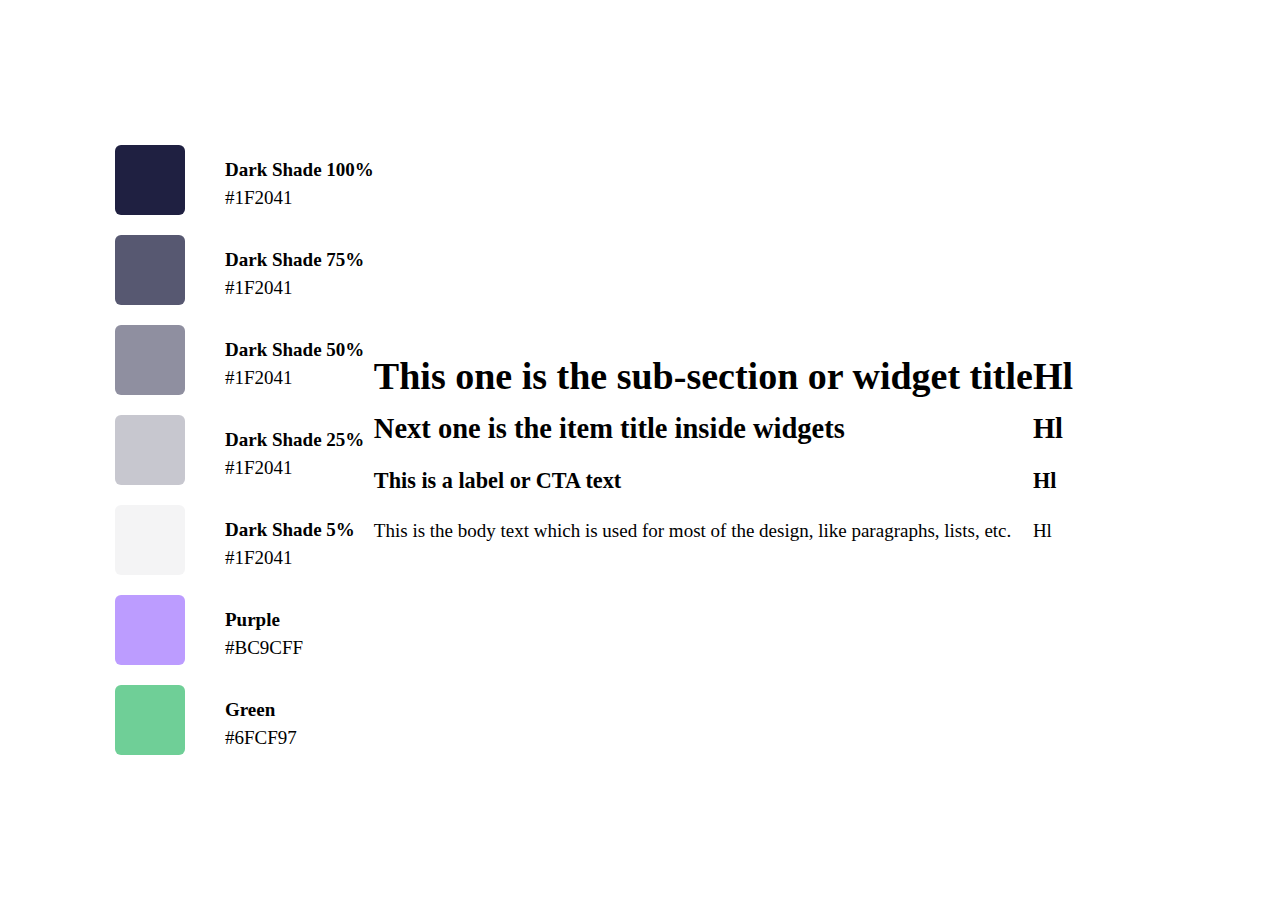
==== Colors & Type.html @ b6405edb "add Colors & Type files" ====
<!DOCTYPE html>
<html lang="en">
<head>
    <meta charset="UTF-8">
    <meta name="viewport" content="width=device-width, initial-scale=1.0">
    <title>Document</title>
    <link rel="stylesheet" href="CSS/C&T.css">
</head>
<body>
    <main>
        <article>
            <section>
                <div class="leftblock">
                    <div class="list_square">
                        <div class="square100">
                        </div>
                        <div class="square75">
                        </div>
                        <div class="square50">
                        </div>
                        <div class="square25">
                        </div>
                        <div class="square5">
                        </div>
                        <div class="square_purple">
                        </div>
                        <div class="square_green">
                        </div>
                    </div>
                    <div class="colors">
                        <div class="dark100">
                           <b> Dark Shade 100%</b><br>
                            #1F2041
                        </div>
                        <div class="dark75">
                            <b> Dark Shade 75%</b><br>
                            #1F2041
                        </div>
                        <div class="dark50">
                            <b> Dark Shade 50%</b><br>
                            #1F2041
                        </div>
                        <div class="dark25">
                            <b> Dark Shade 25%</b><br>
                            #1F2041
                        </div>
                        <div class="dark5">
                            <b> Dark Shade 5%</b><br>
                            #1F2041
                        </div>
                        <div class="purple">
                            <b>  Purple</b><br>
                            #BC9CFF
                        </div>
                        <div class="Green">
                            <b>  Green</b><br>
                            #6FCF97
                        </div>
                    </div> 
                    <div class="right-side">
                        <div class="text-list">
                            <div class="text-h1">
                                <h1>This one is the sub-section or widget title</h1>
                            </div> 
                            <div class="text-h2">
                                <h2>Next one is the item title inside widgets</h2>
                            </div> 
                            <div class="text-h3">
                                <h3>This is a label or CTA text</h3>
                            </div> 
                            <div class="text-body">
                                <p>This is the body text which is used for most of the design, like paragraphs, lists, etc.</p>
                            </div>
                        </div> 
                        <div class="list-tittle">
                            <div class="first"><h1>Hl</h1></div>
                            <div class="first"><h2>Hl</h2></div>
                            <div class="first"><h3>Hl</h3></div>
                            <div class="first"><p>Hl</p></div>
                        </div>
                </div>
            </section>
            <section>

            </section>
        </article>
    </main>
</body>
</html>
---- CSS/C&T.css ----
.body {
    width: 1350px;
    padding: 0;
    margin: 0;
}
.leftblock {
    width: 1050px;
    margin: 0 auto;
    font-family: 'montserrat', 'quicksand';
    font-size: 19px;
    display: flex;
    margin-top: 145px;
    align-items: center;
    line-height: 28px;

}
.list_square {

}
.colors {

}
.square100 {
    width: 70px;
    height: 70px;
    border-radius: 6px;
    background: #1f2041;
    margin-bottom: 20px;
    
}
.square75 {
    width: 70px;
    height: 70px;
    border-radius: 6px;
    background: rgba(31, 32, 65, 0.75);
    margin-bottom: 20px;
}
.square50 {
    width: 70px;
    height: 70px;
    border-radius: 6px;
    background: rgba(31, 32, 65, 0.50);
    margin-bottom: 20px;
}
.square25 {
    width: 70px;
    height: 70px;
    border-radius: 6px;
    background: rgba(31, 32, 65, 0.25);
    margin-bottom: 20px;
}
.square5 {
    width: 70px;
    height: 70px;
    border-radius: 6px;
    background: rgba(31, 32, 65, 0.05);
    margin-bottom: 20px;
}
.square_purple {
    width: 70px;
    height: 70px;
    border-radius: 6px;
    background: #BC9CFF;
    margin-bottom: 20px;
}

.square_green {
    width: 70px;
    height: 70px;
    border-radius: 6px;
    background: #6FCF97;
    
		}
.colors {
    margin-top: 7px;
    margin-left: 40px;
}
.dark100 {
    margin-bottom: 34px;
}
.dark75 {
    margin-bottom: 34px;
}
.dark50 {  
      margin-bottom: 34px;
}
.dark25 {
    margin-bottom: 34px;
}
.dark5 {
    margin-bottom: 34px;
}
.purple {
    margin-bottom: 34px;
}
.Green {
}

.right-side {
    display: inline-flex;
}
.text-list {
}
.text-h1 {
}
.text-h2 {
}
.text-h3 {
}
.text-body {
}
.list-tittle {
}
.first {
}

}
.text-h1 {
}
.text-h2 {
}
.text-h3 {
}
.text-body {
}
.list-tittle {
}
.first {
}
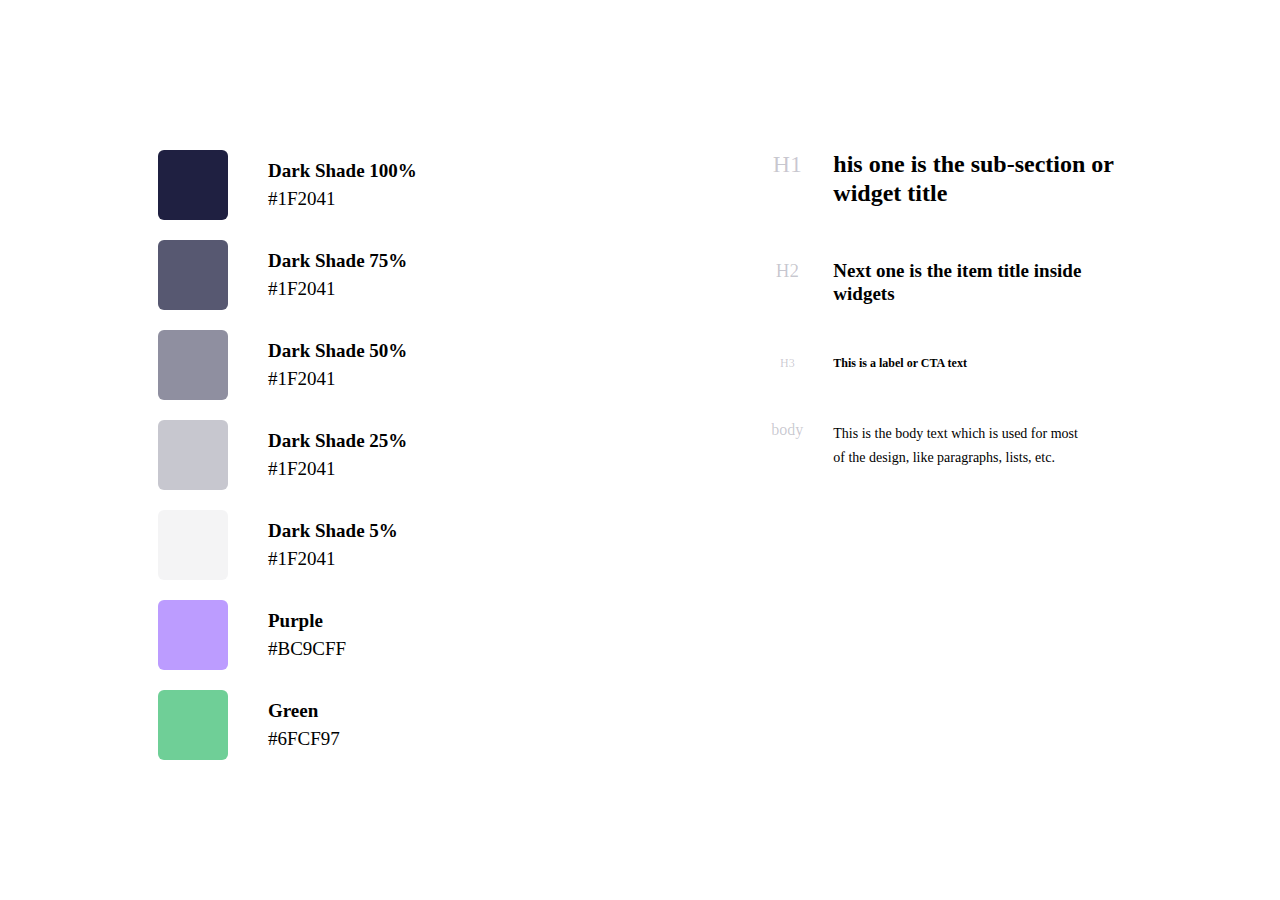
==== commit 18eff110: "finished Colors & Type" ====
--- a/Colors & Type.html
+++ b/Colors & Type.html
@@ -10,7 +10,7 @@
     <main>
         <article>
             <section>
-                <div class="leftblock">
+                <div class="wrapper">
                     <div class="list_square">
                         <div class="square100">
                         </div>
@@ -57,28 +57,30 @@
                             #6FCF97
                         </div>
                     </div> 
-                    <div class="right-side">
-                        <div class="text-list">
-                            <div class="text-h1">
-                                <h1>This one is the sub-section or widget title</h1>
-                            </div> 
-                            <div class="text-h2">
-                                <h2>Next one is the item title inside widgets</h2>
-                            </div> 
-                            <div class="text-h3">
-                                <h3>This is a label or CTA text</h3>
-                            </div> 
-                            <div class="text-body">
-                                <p>This is the body text which is used for most of the design, like paragraphs, lists, etc.</p>
-                            </div>
+                </div>
+                <div class="right-side">
+                    <div class="text-list">
+                        <div class="text-h1">
+                            <b>his one is the sub-section or<br> widget title</b>
                         </div> 
-                        <div class="list-tittle">
-                            <div class="first"><h1>Hl</h1></div>
-                            <div class="first"><h2>Hl</h2></div>
-                            <div class="first"><h3>Hl</h3></div>
-                            <div class="first"><p>Hl</p></div>
+                        <div class="text-h2">
+                        <b> Next one is the item title inside<br> widgets</b>
+                        </div> 
+                        <div class="text-h3">
+                        <b>This is a label or CTA text</b>
+                        </div> 
+                        <div class="text-body">
+                         This is the body text which is used for most<br> of the design, like paragraphs, lists, etc.
                         </div>
+                    </div> 
                 </div>
+                <div class="list-tittle">
+                    <div class="first first-h1">H1</div>
+                    <div class="first second-h2">H2</div>
+                    <div class="first third-h3">H3</div>
+                    <div class="first body-title">body</div>
+                </div>
+
             </section>
             <section>
 
--- a/CSS/C&T.css
+++ b/CSS/C&T.css
@@ -1,24 +1,24 @@
 .body {
-    width: 1350px;
+    width: 1440px;
+    height: 900px;
     padding: 0;
     margin: 0;
 }
-.leftblock {
-    width: 1050px;
-    margin: 0 auto;
+.wrapper {
+
     font-family: 'montserrat', 'quicksand';
     font-size: 19px;
-    display: flex;
-    margin-top: 145px;
     align-items: center;
     line-height: 28px;
+    margin: 150px 0 150px 150px;
 
 }
 .list_square {
+    float: left;
 
 }
 .colors {
-
+    float: left;
 }
 .square100 {
     width: 70px;
@@ -97,33 +97,65 @@
 }
 
 .right-side {
-    display: inline-flex;
+    float: right;
+    margin-right: 158px;
 }
 .text-list {
+    
+    line-height: 29px;
+    font-family: 'montserrat';
 }
 .text-h1 {
+    font-size: 24px;
+    margin-bottom: 51px;
+    line-height: 29px;
 }
 .text-h2 {
+    font-size: 19px;
+    margin-bottom: 51px;
+    line-height: 23px;
 }
 .text-h3 {
+    font-size: 12px;
+    margin-bottom: 51px;
+    line-height: 15px;
 }
 .text-body {
+    font-size: 14px;
+    line-height: 24px;
+}
+.list-tittle {
+    float: right;
+    color: rgba(31, 32, 65, 0.25);
+}
+.first {
+    margin-right: 30px;
+    text-align: center;
+
+    font-family: 'montserrat';
+
+}
+
+.first-h1 {
+    margin-bottom: 80px;
+    font-size: 24px;
+    line-height: 29px;
+}
+.second-h2 {
+    margin-bottom: 74px;
+    font-size: 19px;
+    line-height: 23px;
+}
+.third-h3 {
+    margin-bottom: 50px;
+    font-size: 12px;
+    line-height: 15px;
+}
+.text-body {
+    font-size: 14px;
+    line-height: 24px;
 }
 .list-tittle {
 }
 .first {
 }
-
-}
-.text-h1 {
-}
-.text-h2 {
-}
-.text-h3 {
-}
-.text-body {
-}
-.list-tittle {
-}
-.first {
-}
